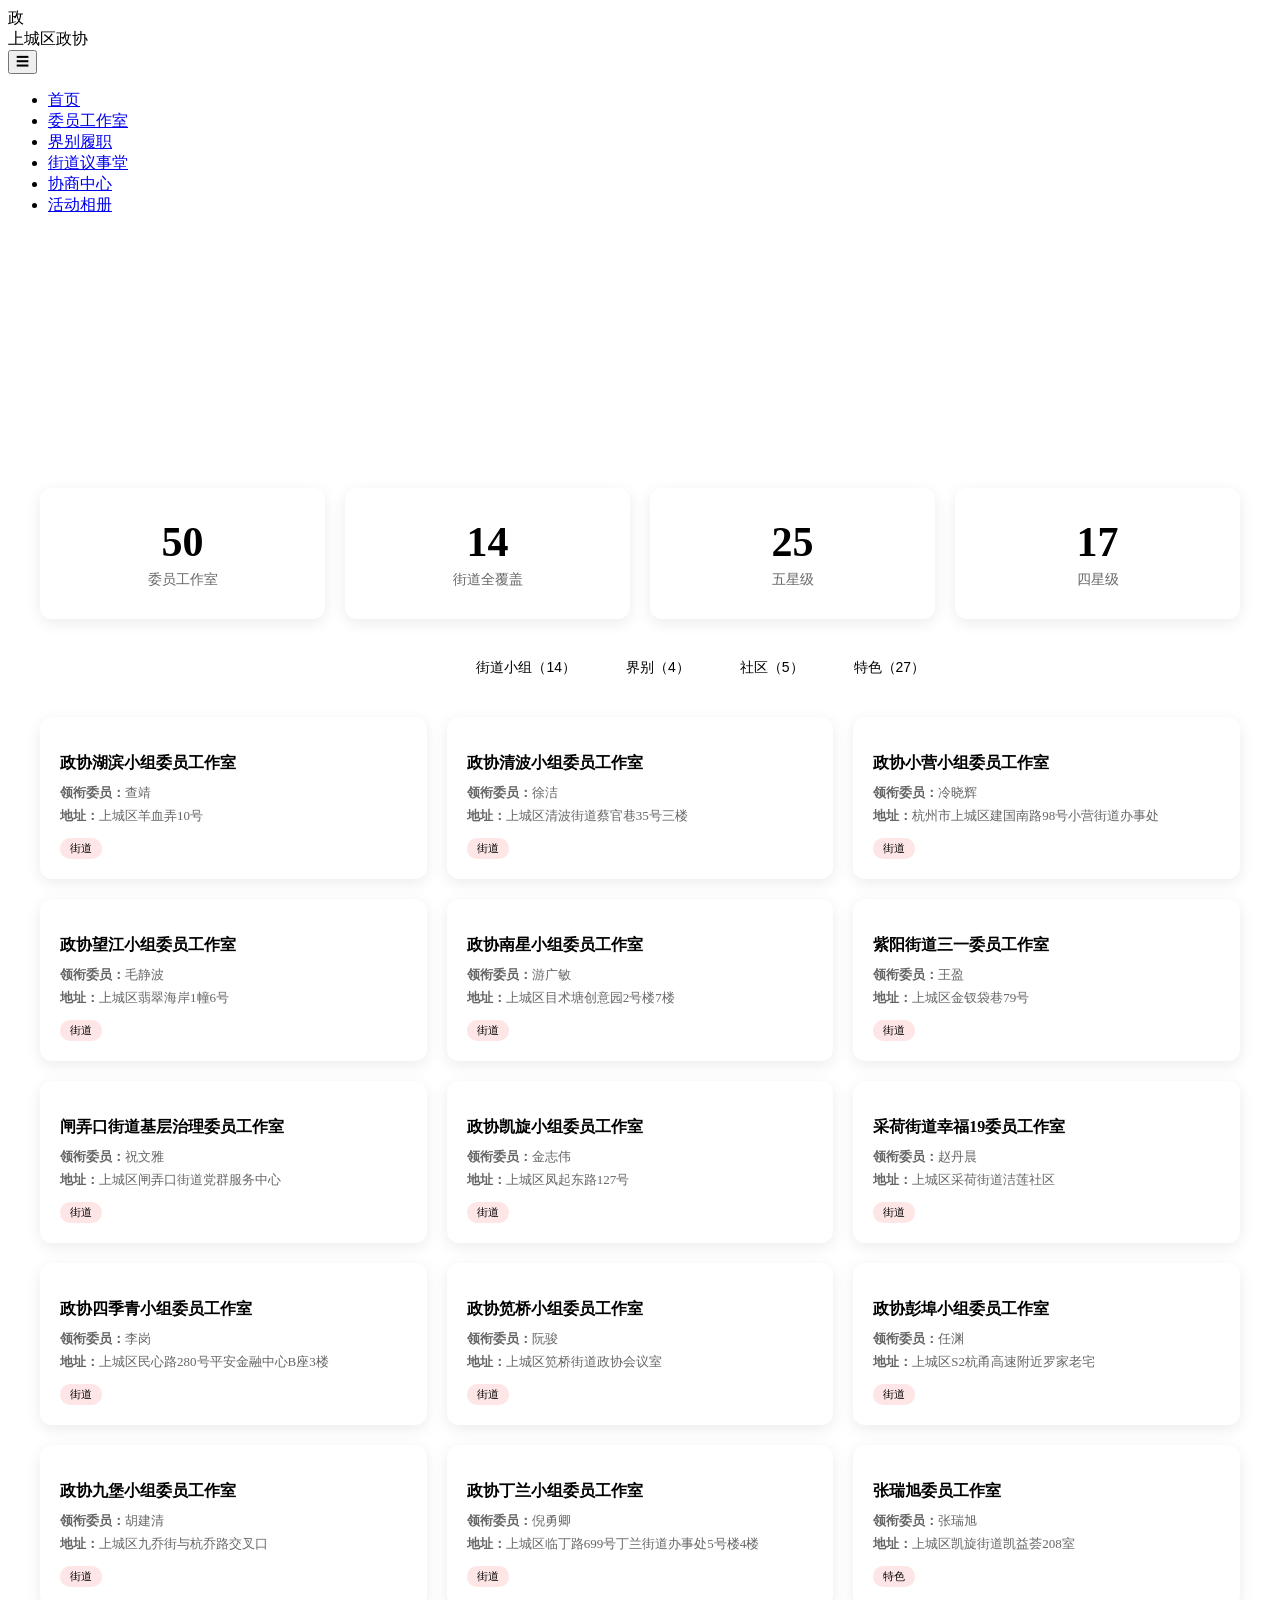
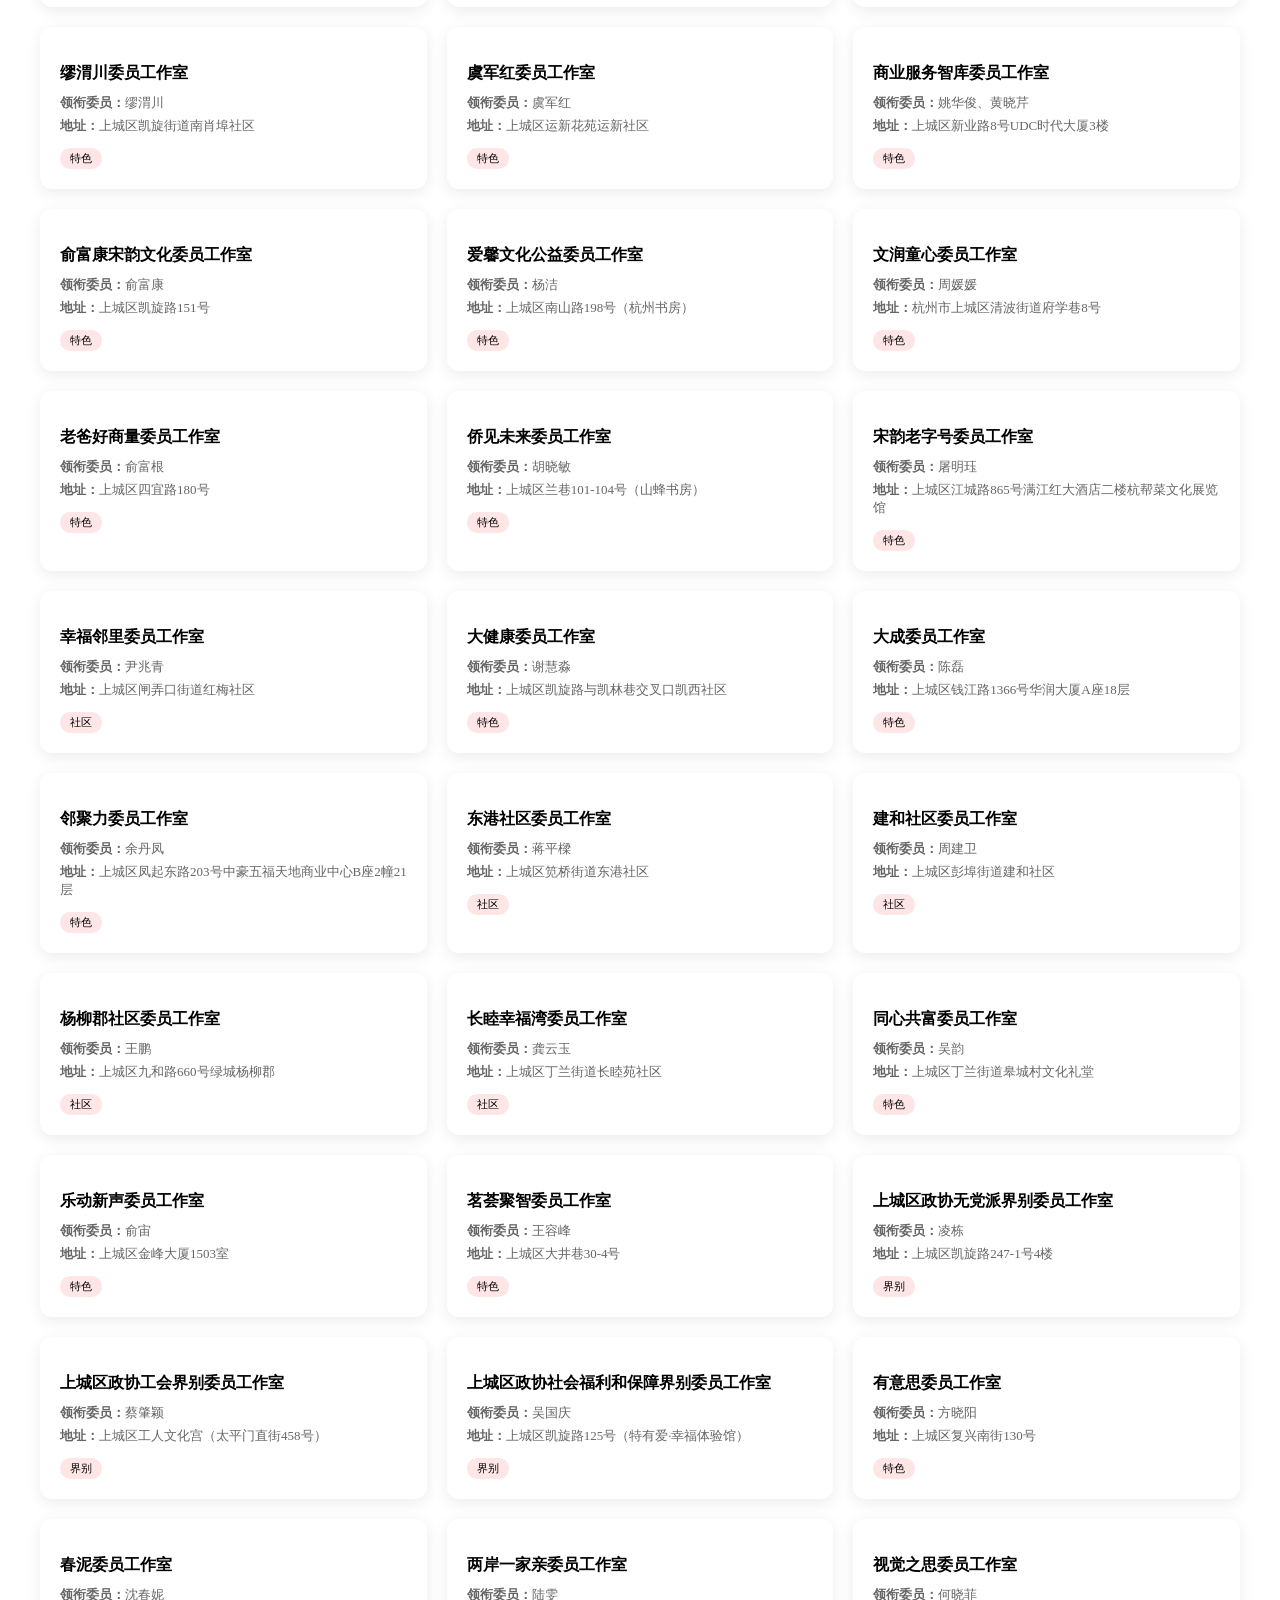
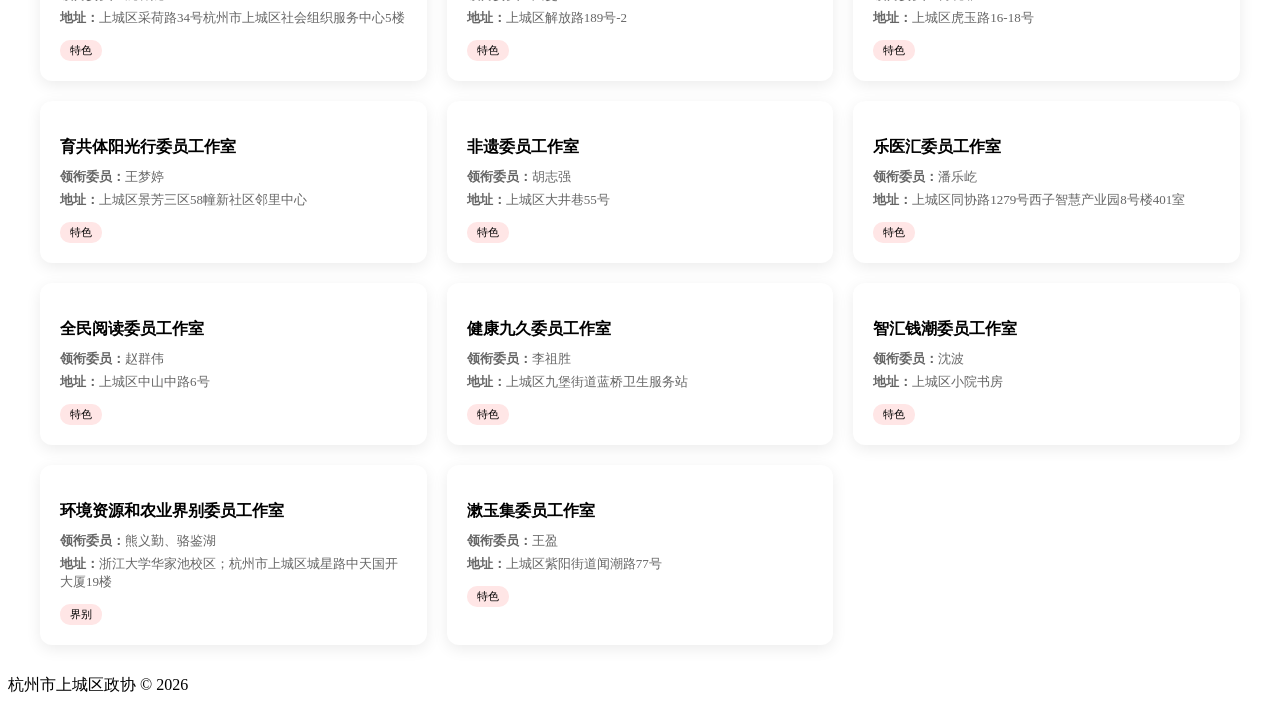
==== studios.html @ 8ed72b0c "Add studios.html" ====
<!DOCTYPE html>
<html lang="zh-CN">
<head>
    <meta charset="UTF-8">
    <meta name="viewport" content="width=device-width, initial-scale=1.0">
    <title>委员工作室 - 上城区政协</title>
    <link rel="stylesheet" href="./css/style.css">
    <style>
        .page-header { background: linear-gradient(135deg, var(--primary-red) 0%, #c41e3a 100%); color: #fff; padding: 50px 0; text-align: center; }
        .page-header h1 { font-size: 36px; margin-bottom: 10px; }
        .page-header p { font-size: 16px; opacity: 0.9; }
        .stats-grid { display: grid; grid-template-columns: repeat(4, 1fr); gap: 20px; margin: 30px 0; }
        .stat-card { background: #fff; border-radius: 12px; padding: 30px; text-align: center; box-shadow: 0 4px 15px rgba(0,0,0,0.08); border-top: 4px solid var(--primary-red); }
        .stat-card .number { font-size: 42px; font-weight: bold; color: var(--primary-red); }
        .stat-card .label { color: #666; margin-top: 5px; font-size: 14px; }
        .filter-tabs { display: flex; gap: 10px; margin: 30px 0; flex-wrap: wrap; justify-content: center; }
        .filter-tabs button { padding: 10px 20px; border: 2px solid var(--primary-red); background: #fff; color: var(--primary-red); border-radius: 25px; cursor: pointer; font-size: 14px; transition: all 0.3s; }
        .filter-tabs button.active, .filter-tabs button:hover { background: var(--primary-red); color: #fff; }
        .studio-grid { display: grid; grid-template-columns: repeat(3, 1fr); gap: 20px; margin: 30px 0; }
        .studio-card { background: #fff; border-radius: 12px; overflow: hidden; box-shadow: 0 4px 15px rgba(0,0,0,0.08); transition: transform 0.3s; }
        .studio-card:hover { transform: translateY(-5px); }
        .studio-card img { width: 100%; height: 160px; object-fit: cover; background: #f0f0f0; }
        .studio-card .info { padding: 20px; }
        .studio-card h3 { color: var(--primary-red); font-size: 16px; margin-bottom: 10px; }
        .studio-card p { color: #666; font-size: 13px; margin: 5px 0; }
        .studio-card .tag { display: inline-block; background: #ffe6e6; color: var(--primary-red); padding: 3px 10px; border-radius: 10px; font-size: 11px; margin-top: 8px; }
        @media(max-width: 900px) { .studio-grid { grid-template-columns: repeat(2, 1fr); } .stats-grid { grid-template-columns: repeat(2, 1fr); } }
        @media(max-width: 600px) { .studio-grid { grid-template-columns: 1fr; } }
    </style>
</head>
<body>
    <header class="header">
        <div class="nav-container">
            <div class="logo"><div class="logo-icon">政</div><span>上城区政协</span></div>
            <button class="menu-toggle" onclick="toggleMenu()">☰</button>
            <ul class="nav-links" id="navLinks">
                <li><a href="./index.html">首页</a></li>
                <li><a href="./studios.html" class="active">委员工作室</a></li>
                <li><a href="./circles.html">界别履职</a></li>
                <li><a href="./streets.html">街道议事堂</a></li>
                <li><a href="./center.html">协商中心</a></li>
                <li><a href="./gallery.html">活动相册</a></li>
            </ul>
        </div>
    </header>

    <div class="page-header">
        <h1>委员工作室</h1>
        <p>50家委员工作室 · 实现街道委员小组全覆盖</p>
    </div>

    <main class="container" style="max-width: 1200px; margin: 0 auto; padding: 0 20px;">
        <div class="stats-grid">
            <div class="stat-card"><div class="number">50</div><div class="label">委员工作室</div></div>
            <div class="stat-card"><div class="number">14</div><div class="label">街道全覆盖</div></div>
            <div class="stat-card"><div class="number">25</div><div class="label">五星级</div></div>
            <div class="stat-card"><div class="number">17</div><div class="label">四星级</div></div>
        </div>

        <div class="filter-tabs">
            <button class="active" onclick="filterStudios('all', this)">全部（50）</button>
            <button onclick="filterStudios('街道', this)">街道小组（14）</button>
            <button onclick="filterStudios('界别', this)">界别（4）</button>
            <button onclick="filterStudios('社区', this)">社区（5）</button>
            <button onclick="filterStudios('特色', this)">特色（27）</button>
        </div>

        <div class="studio-grid" id="studioGrid"></div>
    </main>

    <footer class="footer"><p>杭州市上城区政协 © 2026</p></footer>

    <script>
        function toggleMenu(){document.getElementById('navLinks').classList.toggle('show');}
        
        const studiosData = [
            {id:1, name:"政协湖滨小组委员工作室", leader:"查靖", address:"上城区羊血弄10号", type:"街道", img:"./images/studios/1-政协湖滨小组委员工作室-学习考察新质生产力一-万事利科创中心.webp"},
            {id:2, name:"政协清波小组委员工作室", leader:"徐洁", address:"上城区清波街道蔡官巷35号三楼", type:"街道", img:"./images/studios/2-政协清波小组委员工作室-幸福清波，文化送福，联动中国美院为清波派出所、禁毒所、清波居民送新年祝福.webp"},
            {id:3, name:"政协小营小组委员工作室", leader:"冷晓辉", address:"杭州市上城区建国南路98号小营街道办事处", type:"街道", img:"./images/studios/1-政协湖滨小组委员工作室-学习考察新质生产力一-万事利科创中心.webp"},
            {id:4, name:"政协望江小组委员工作室", leader:"毛静波", address:"上城区翡翠海岸1幢6号", type:"街道", img:"./images/studios/1-政协湖滨小组委员工作室-学习考察新质生产力一-万事利科创中心.webp"},
            {id:5, name:"政协南星小组委员工作室", leader:"游广敏", address:"上城区目术塘创意园2号楼7楼", type:"街道", img:"./images/studios/1-政协湖滨小组委员工作室-学习考察新质生产力一-万事利科创中心.webp"},
            {id:6, name:"紫阳街道三一委员工作室", leader:"王盈", address:"上城区金钗袋巷79号", type:"街道", img:"./images/studios/3-政协紫阳三一委员工作室-践行委员说·委员做，锚定两个先行目标，领跑基层白治之路.webp"},
            {id:7, name:"闸弄口街道基层治理委员工作室", leader:"祝文雅", address:"上城区闸弄口街道党群服务中心", type:"街道", img:"./images/studios/1-政协湖滨小组委员工作室-学习考察新质生产力一-万事利科创中心.webp"},
            {id:8, name:"政协凯旋小组委员工作室", leader:"金志伟", address:"上城区凤起东路127号", type:"街道", img:"./images/studios/1-政协湖滨小组委员工作室-学习考察新质生产力一-万事利科创中心.webp"},
            {id:9, name:"采荷街道幸福19委员工作室", leader:"赵丹晨", address:"上城区采荷街道洁莲社区", type:"街道", img:"./images/studios/4-采荷街道幸福19委员工作室-疗愈经济分享体验会活动.webp"},
            {id:10, name:"政协四季青小组委员工作室", leader:"李岗", address:"上城区民心路280号平安金融中心B座3楼", type:"街道", img:"./images/studios/5-政协四季青小组委员工作室-市区县三级联动，召开投早投小投科技专题协商会.webp"},
            {id:11, name:"政协笕桥小组委员工作室", leader:"阮骏", address:"上城区笕桥街道政协会议室", type:"街道", img:"./images/studios/1-政协湖滨小组委员工作室-学习考察新质生产力一-万事利科创中心.webp"},
            {id:12, name:"政协彭埠小组委员工作室", leader:"任渊", address:"上城区S2杭甬高速附近罗家老宅", type:"街道", img:"./images/studios/6-政协彭埠小组委员工作室-邀请非遗传承人开展非遗制作体验活动.webp"},
            {id:13, name:"政协九堡小组委员工作室", leader:"胡建清", address:"上城区九乔街与杭乔路交叉口", type:"街道", img:"./images/studios/1-政协湖滨小组委员工作室-学习考察新质生产力一-万事利科创中心.webp"},
            {id:14, name:"政协丁兰小组委员工作室", leader:"倪勇卿", address:"上城区临丁路699号丁兰街道办事处5号楼4楼", type:"街道", img:"./images/studios/1-政协湖滨小组委员工作室-学习考察新质生产力一-万事利科创中心.webp"},
            {id:15, name:"张瑞旭委员工作室", leader:"张瑞旭", address:"上城区凯旋街道凯益荟208室", type:"特色", img:"./images/studios/15-张瑞旭委员工作室-举办委员工作室跨代共融日活动.webp"},
            {id:16, name:"缪渭川委员工作室", leader:"缪渭川", address:"上城区凯旋街道南肖埠社区", type:"特色", img:"./images/studios/1-政协湖滨小组委员工作室-学习考察新质生产力一-万事利科创中心.webp"},
            {id:17, name:"虞军红委员工作室", leader:"虞军红", address:"上城区运新花苑运新社区", type:"特色", img:"./images/studios/1-政协湖滨小组委员工作室-学习考察新质生产力一-万事利科创中心.webp"},
            {id:18, name:"商业服务智库委员工作室", leader:"姚华俊、黄晓芹", address:"上城区新业路8号UDC时代大厦3楼", type:"特色", img:"./images/studios/1-政协湖滨小组委员工作室-学习考察新质生产力一-万事利科创中心.webp"},
            {id:19, name:"俞富康宋韵文化委员工作室", leader:"俞富康", address:"上城区凯旋路151号", type:"特色", img:"./images/studios/17-俞富康宋韵文化委员工作室-国际艺术交流送中国福.webp"},
            {id:20, name:"爱馨文化公益委员工作室", leader:"杨洁", address:"上城区南山路198号（杭州书房）", type:"特色", img:"./images/studios/11-爱馨文化公益委员工作室-爱馨文化公益委员工作室.webp"},
            {id:21, name:"文润童心委员工作室", leader:"周媛媛", address:"杭州市上城区清波街道府学巷8号", type:"特色", img:"./images/studios/9-文润童心委员工作室-传承和弘扬中华优秀传统文化，探索乡村优秀传统文化启蒙教育新路径.webp"},
            {id:22, name:"老爸好商量委员工作室", leader:"俞富根", address:"上城区四宜路180号", type:"特色", img:"./images/studios/12-老爸好商量委员工作室-发扬重视家庭教育优良传统，助力孩子健康快乐成长，举办亲子运动会.webp"},
            {id:23, name:"侨见未来委员工作室", leader:"胡晓敏", address:"上城区兰巷101-104号（山蜂书房）", type:"特色", img:"./images/studios/14-侨见未来委员工作室-关于社区居民空调安装纠纷的专项协商会.webp"},
            {id:24, name:"宋韵老字号委员工作室", leader:"屠明珏", address:"上城区江城路865号满江红大酒店二楼杭帮菜文化展览馆", type:"特色", img:"./images/studios/1-政协湖滨小组委员工作室-学习考察新质生产力一-万事利科创中心.webp"},
            {id:25, name:"幸福邻里委员工作室", leader:"尹兆青", address:"上城区闸弄口街道红梅社区", type:"社区", img:"./images/studios/1-政协湖滨小组委员工作室-学习考察新质生产力一-万事利科创中心.webp"},
            {id:26, name:"大健康委员工作室", leader:"谢慧淼", address:"上城区凯旋路与凯林巷交叉口凯西社区", type:"特色", img:"./images/studios/16-大健康委员工作室-传承国粹，践行公益，走进社区开展健康宣教义诊活动.webp"},
            {id:27, name:"大成委员工作室", leader:"陈磊", address:"上城区钱江路1366号华润大厦A座18层", type:"特色", img:"./images/studios/1-政协湖滨小组委员工作室-学习考察新质生产力一-万事利科创中心.webp"},
            {id:28, name:"邻聚力委员工作室", leader:"余丹凤", address:"上城区凤起东路203号中豪五福天地商业中心B座2幢21层", type:"特色", img:"./images/studios/19-邻聚力委员工作室-凝聚社会公益慈善之心，开展让每个孩子像花儿一样绽放主题论坛.webp"},
            {id:29, name:"东港社区委员工作室", leader:"蒋平樑", address:"上城区笕桥街道东港社区", type:"社区", img:"./images/studios/1-政协湖滨小组委员工作室-学习考察新质生产力一-万事利科创中心.webp"},
            {id:30, name:"建和社区委员工作室", leader:"周建卫", address:"上城区彭埠街道建和社区", type:"社区", img:"./images/studios/20-建和社区委员工作室-党建引领，做好点滴惠民小事，走访慰问九和人家独居老人.webp"},
            {id:31, name:"杨柳郡社区委员工作室", leader:"王鹏", address:"上城区九和路660号绿城杨柳郡", type:"社区", img:"./images/studios/1-政协湖滨小组委员工作室-学习考察新质生产力一-万事利科创中心.webp"},
            {id:32, name:"长睦幸福湾委员工作室", leader:"龚云玉", address:"上城区丁兰街道长睦苑社区", type:"社区", img:"./images/studios/1-政协湖滨小组委员工作室-学习考察新质生产力一-万事利科创中心.webp"},
            {id:33, name:"同心共富委员工作室", leader:"吴韵", address:"上城区丁兰街道皋城村文化礼堂", type:"特色", img:"./images/studios/22-同心·共富委员工作室-举行乡村音乐节，用实用管用的好点子，助力乡村振兴.webp"},
            {id:34, name:"乐动新声委员工作室", leader:"俞宙", address:"上城区金峰大厦1503室", type:"特色", img:"./images/studios/25-乐动新声委员工作室-委员工作室.webp"},
            {id:35, name:"茗荟聚智委员工作室", leader:"王容峰", address:"上城区大井巷30-4号", type:"特色", img:"./images/studios/23-茗荟聚智委员工作室-开展茶韵议事交流活动.webp"},
            {id:36, name:"上城区政协无党派界别委员工作室", leader:"凌栋", address:"上城区凯旋路247-1号4楼", type:"界别", img:"./images/studios/1-政协湖滨小组委员工作室-学习考察新质生产力一-万事利科创中心.webp"},
            {id:37, name:"上城区政协工会界别委员工作室", leader:"蔡肇颖", address:"上城区工人文化宫（太平门直街458号）", type:"界别", img:"./images/studios/7-工会界别委员工作室-开展美丽大讲堂活动.webp"},
            {id:38, name:"上城区政协社会福利和保障界别委员工作室", leader:"吴国庆", address:"上城区凯旋路125号（特有爱·幸福体验馆）", type:"界别", img:"./images/studios/8-社会福利和保障界别委员工作室-残疾人之家的义卖活动.webp"},
            {id:39, name:"有意思委员工作室", leader:"方晓阳", address:"上城区复兴南街130号", type:"特色", img:"./images/studios/13-有意思委员工作室-工作室委员与社区居民代表召开民生座谈会，听取居民对小区提升、菜场改造、停车难等问题的意见建议.webp"},
            {id:40, name:"春泥委员工作室", leader:"沈春妮", address:"上城区采荷路34号杭州市上城区社会组织服务中心5楼", type:"特色", img:"./images/studios/18-春泥委员工作室-两会期间迎新送福、送春联.webp"},
            {id:41, name:"两岸一家亲委员工作室", leader:"陆雯", address:"上城区解放路189号-2", type:"特色", img:"./images/studios/1-政协湖滨小组委员工作室-学习考察新质生产力一-万事利科创中心.webp"},
            {id:42, name:"视觉之思委员工作室", leader:"何晓菲", address:"上城区虎玉路16-18号", type:"特色", img:"./images/studios/1-政协湖滨小组委员工作室-学习考察新质生产力一-万事利科创中心.webp"},
            {id:43, name:"育共体阳光行委员工作室", leader:"王梦婷", address:"上城区景芳三区58幢新社区邻里中心", type:"特色", img:"./images/studios/24-育共体阳光行委员工作室-小小政协委员青少年模拟政协活动.webp"},
            {id:44, name:"非遗委员工作室", leader:"胡志强", address:"上城区大井巷55号", type:"特色", img:"./images/studios/1-政协湖滨小组委员工作室-学习考察新质生产力一-万事利科创中心.webp"},
            {id:45, name:"乐医汇委员工作室", leader:"潘乐屹", address:"上城区同协路1279号西子智慧产业园8号楼401室", type:"特色", img:"./images/studios/1-政协湖滨小组委员工作室-学习考察新质生产力一-万事利科创中心.webp"},
            {id:46, name:"全民阅读委员工作室", leader:"赵群伟", address:"上城区中山中路6号", type:"特色", img:"./images/studios/10-全民阅读委员工作室-举办宋韵美学体验活动.webp"},
            {id:47, name:"健康九久委员工作室", leader:"李祖胜", address:"上城区九堡街道蓝桥卫生服务站", type:"特色", img:"./images/studios/21-健康九久委员工作室-召开健康普及专题座谈会.webp"},
            {id:48, name:"智汇钱潮委员工作室", leader:"沈波", address:"上城区小院书房", type:"特色", img:"./images/studios/1-政协湖滨小组委员工作室-学习考察新质生产力一-万事利科创中心.webp"},
            {id:49, name:"环境资源和农业界别委员工作室", leader:"熊义勤、骆鉴湖", address:"浙江大学华家池校区；杭州市上城区城星路中天国开大厦19楼", type:"界别", img:"./images/studios/1-政协湖滨小组委员工作室-学习考察新质生产力一-万事利科创中心.webp"},
            {id:50, name:"漱玉集委员工作室", leader:"王盈", address:"上城区紫阳街道闻潮路77号", type:"特色", img:"./images/studios/1-政协湖滨小组委员工作室-学习考察新质生产力一-万事利科创中心.webp"}
        ];
        
        function renderStudios(filter = 'all') {
            const grid = document.getElementById('studioGrid');
            const filtered = filter === 'all' ? studiosData : studiosData.filter(s => s.type === filter);
            grid.innerHTML = filtered.map(s => `
                <div class="studio-card">
                    <img src="${s.img}" alt="${s.name}" onerror="this.style.display='none'">
                    <div class="info">
                        <h3>${s.name}</h3>
                        <p><strong>领衔委员：</strong>${s.leader}</p>
                        <p><strong>地址：</strong>${s.address}</p>
                        <span class="tag">${s.type}</span>
                    </div>
                </div>
            `).join('');
        }
        
        function filterStudios(type, btn) {
            document.querySelectorAll('.filter-tabs button').forEach(b => b.classList.remove('active'));
            btn.classList.add('active');
            renderStudios(type);
        }
        
        renderStudios();
    </script>
</body>
</html>
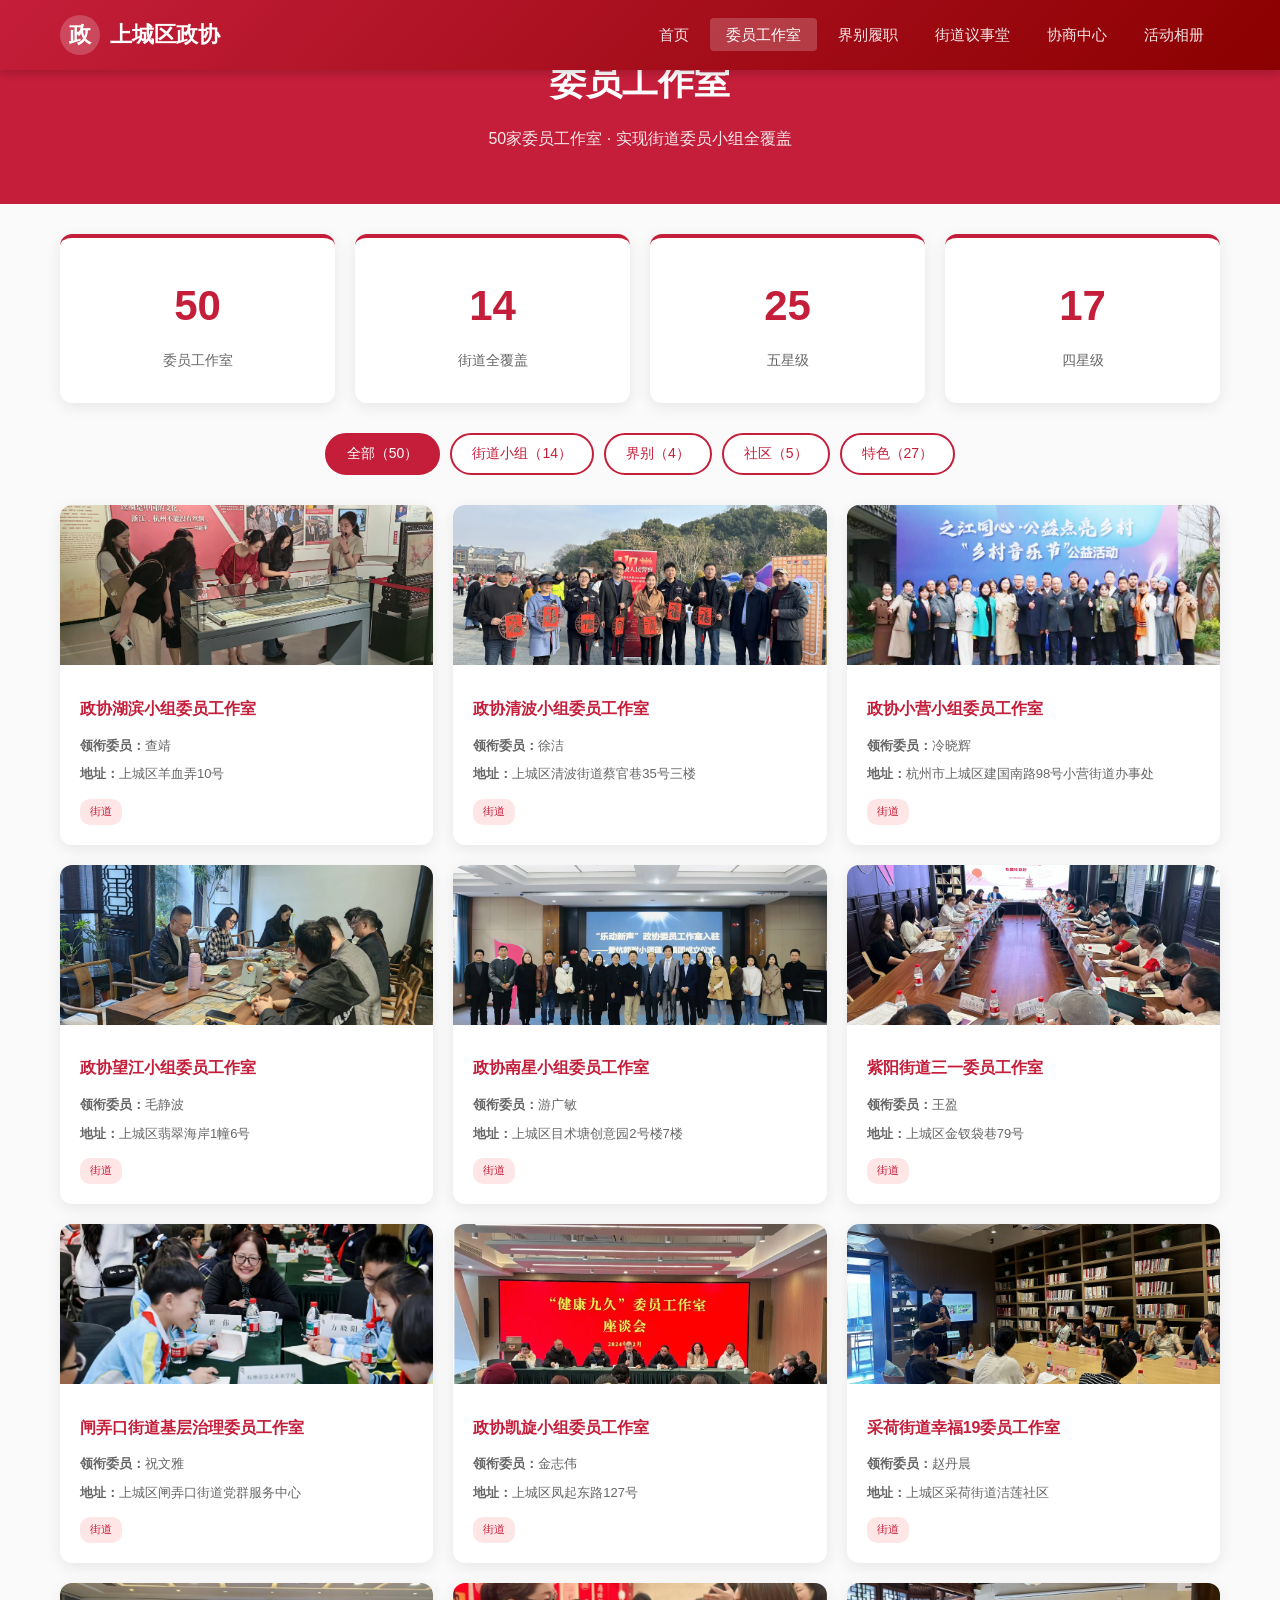
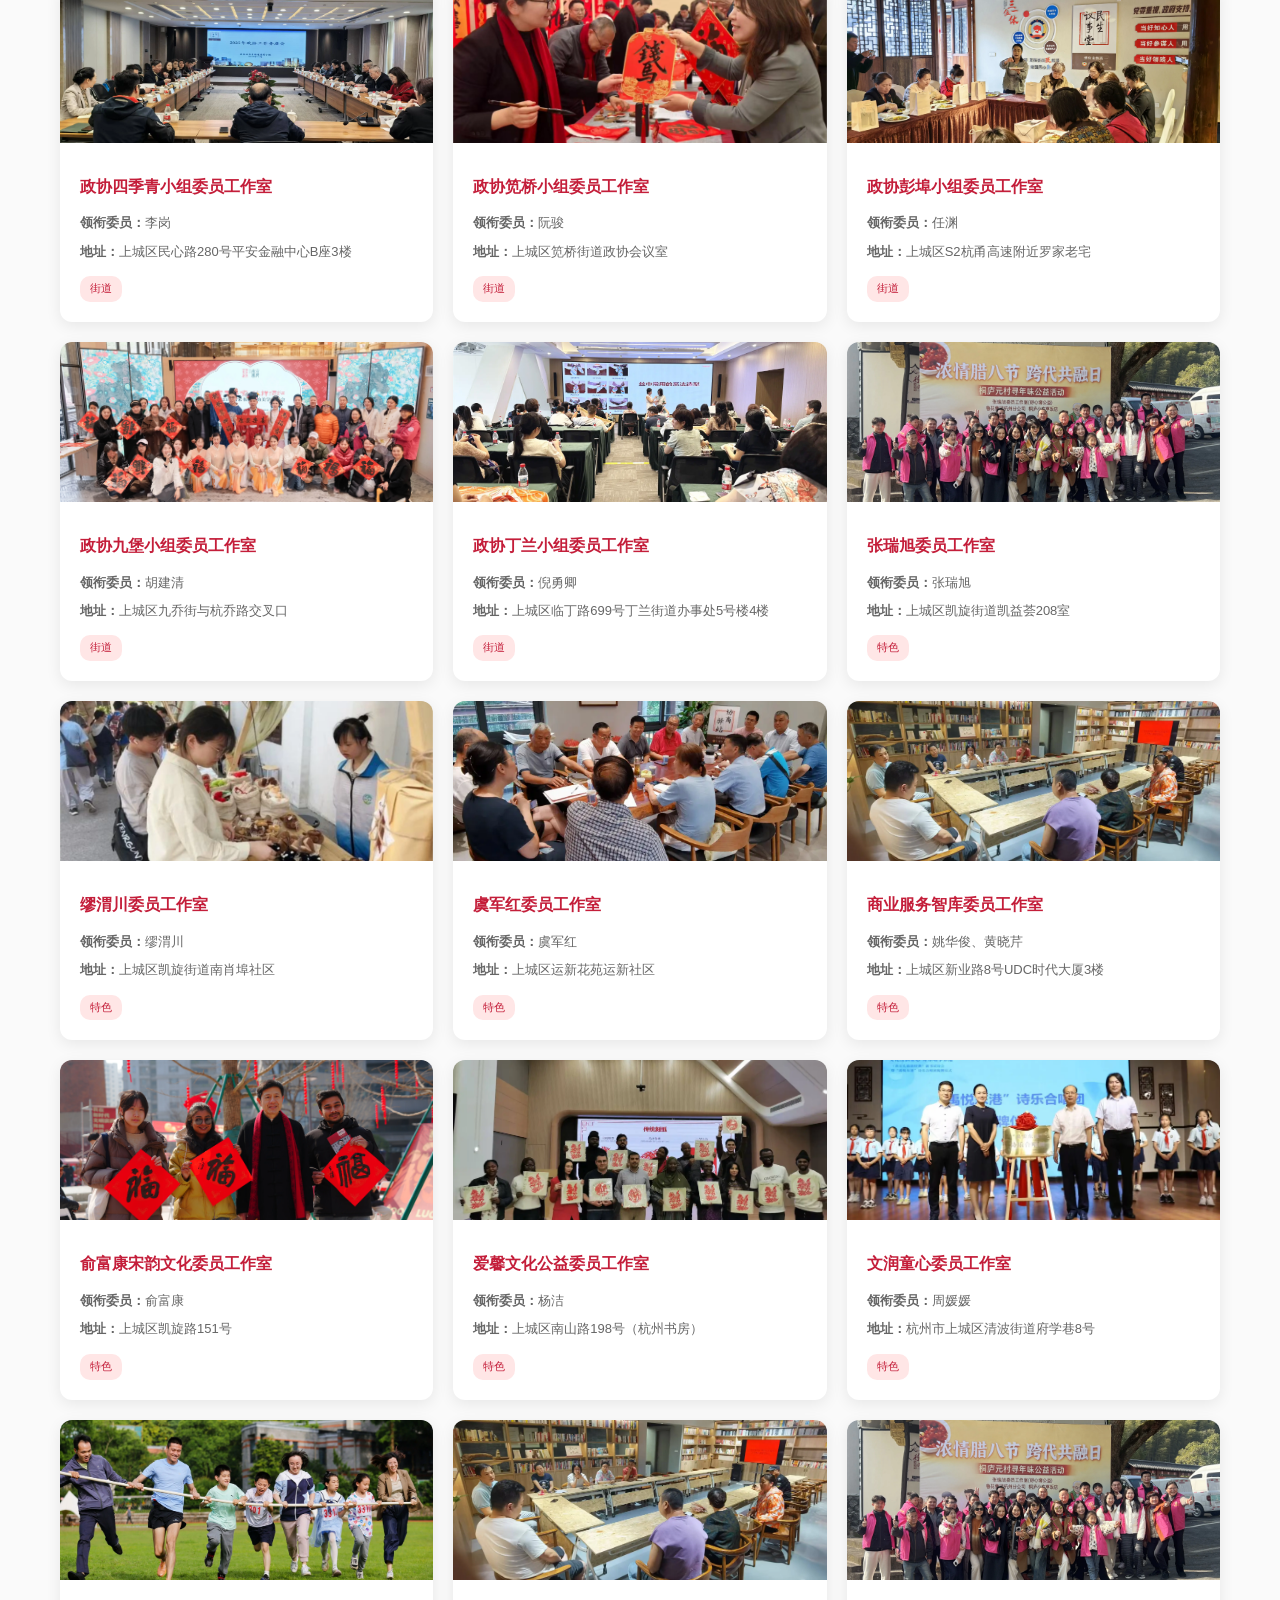
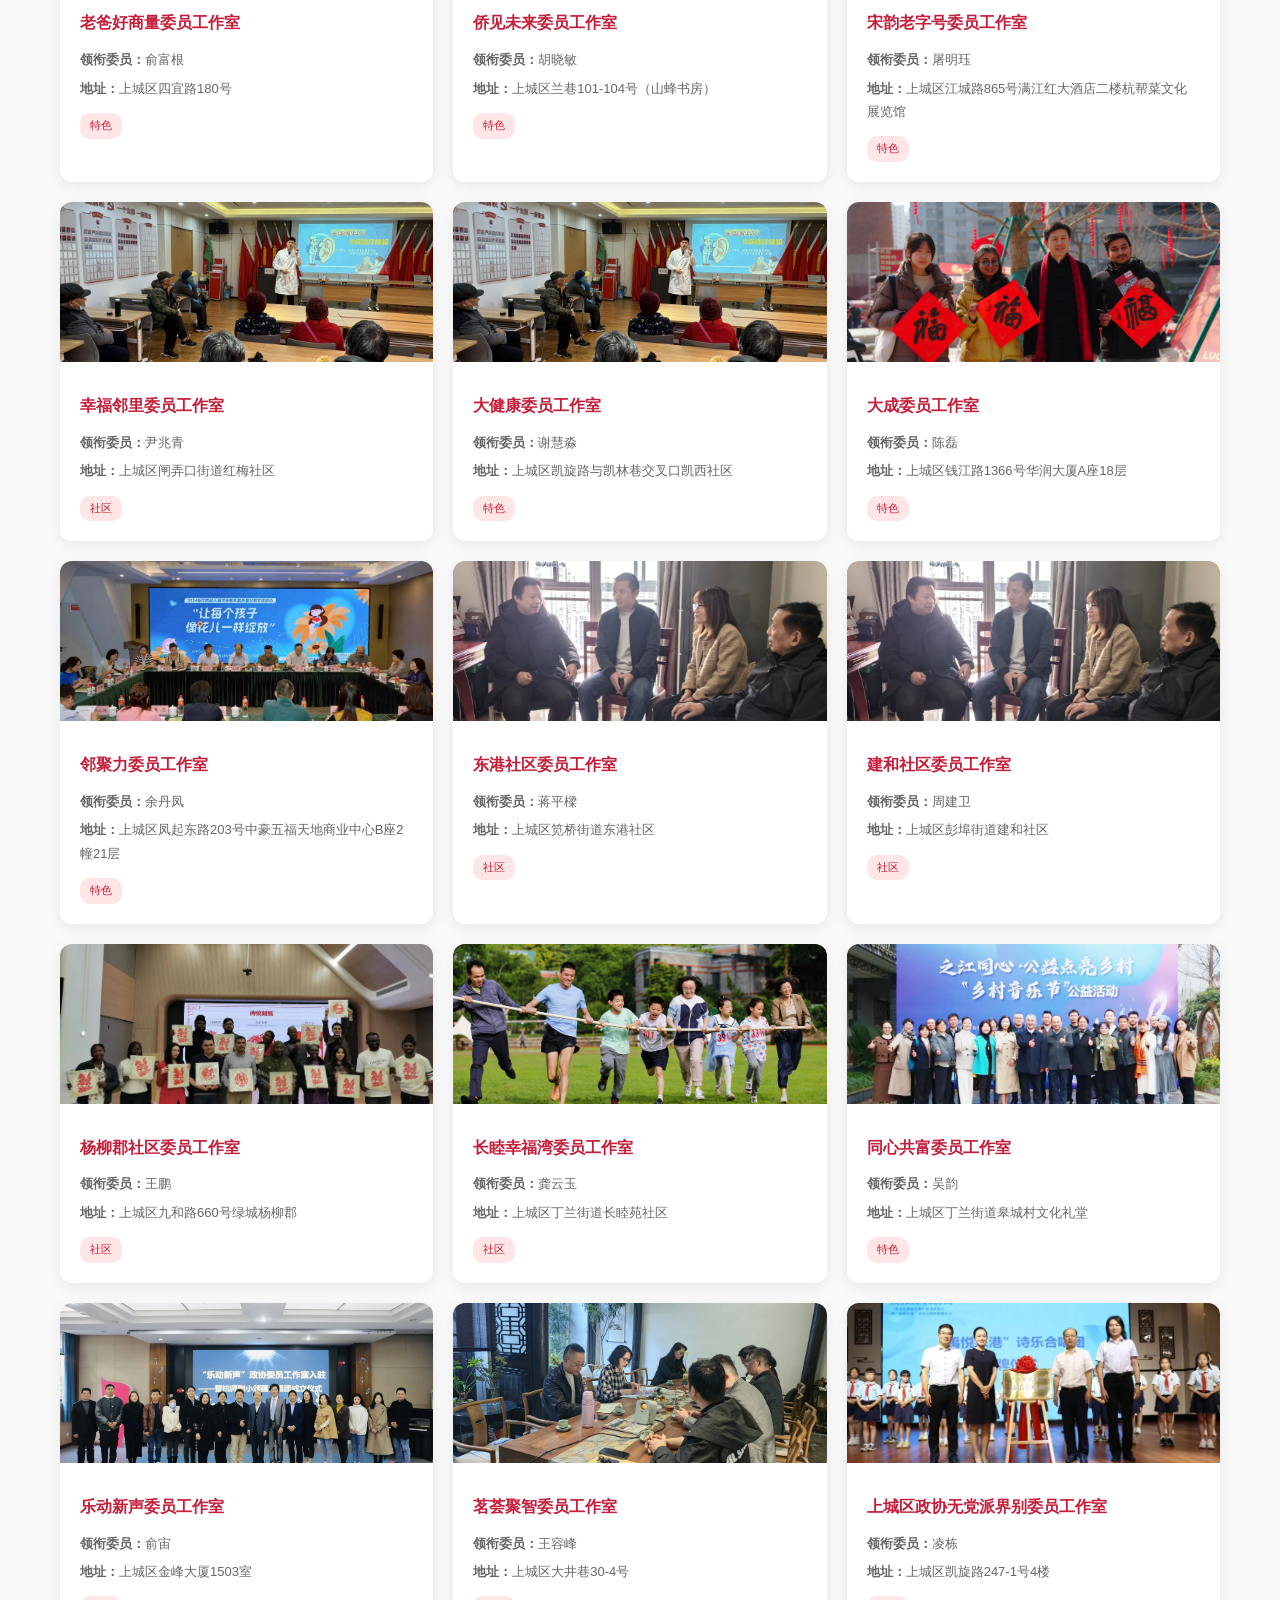
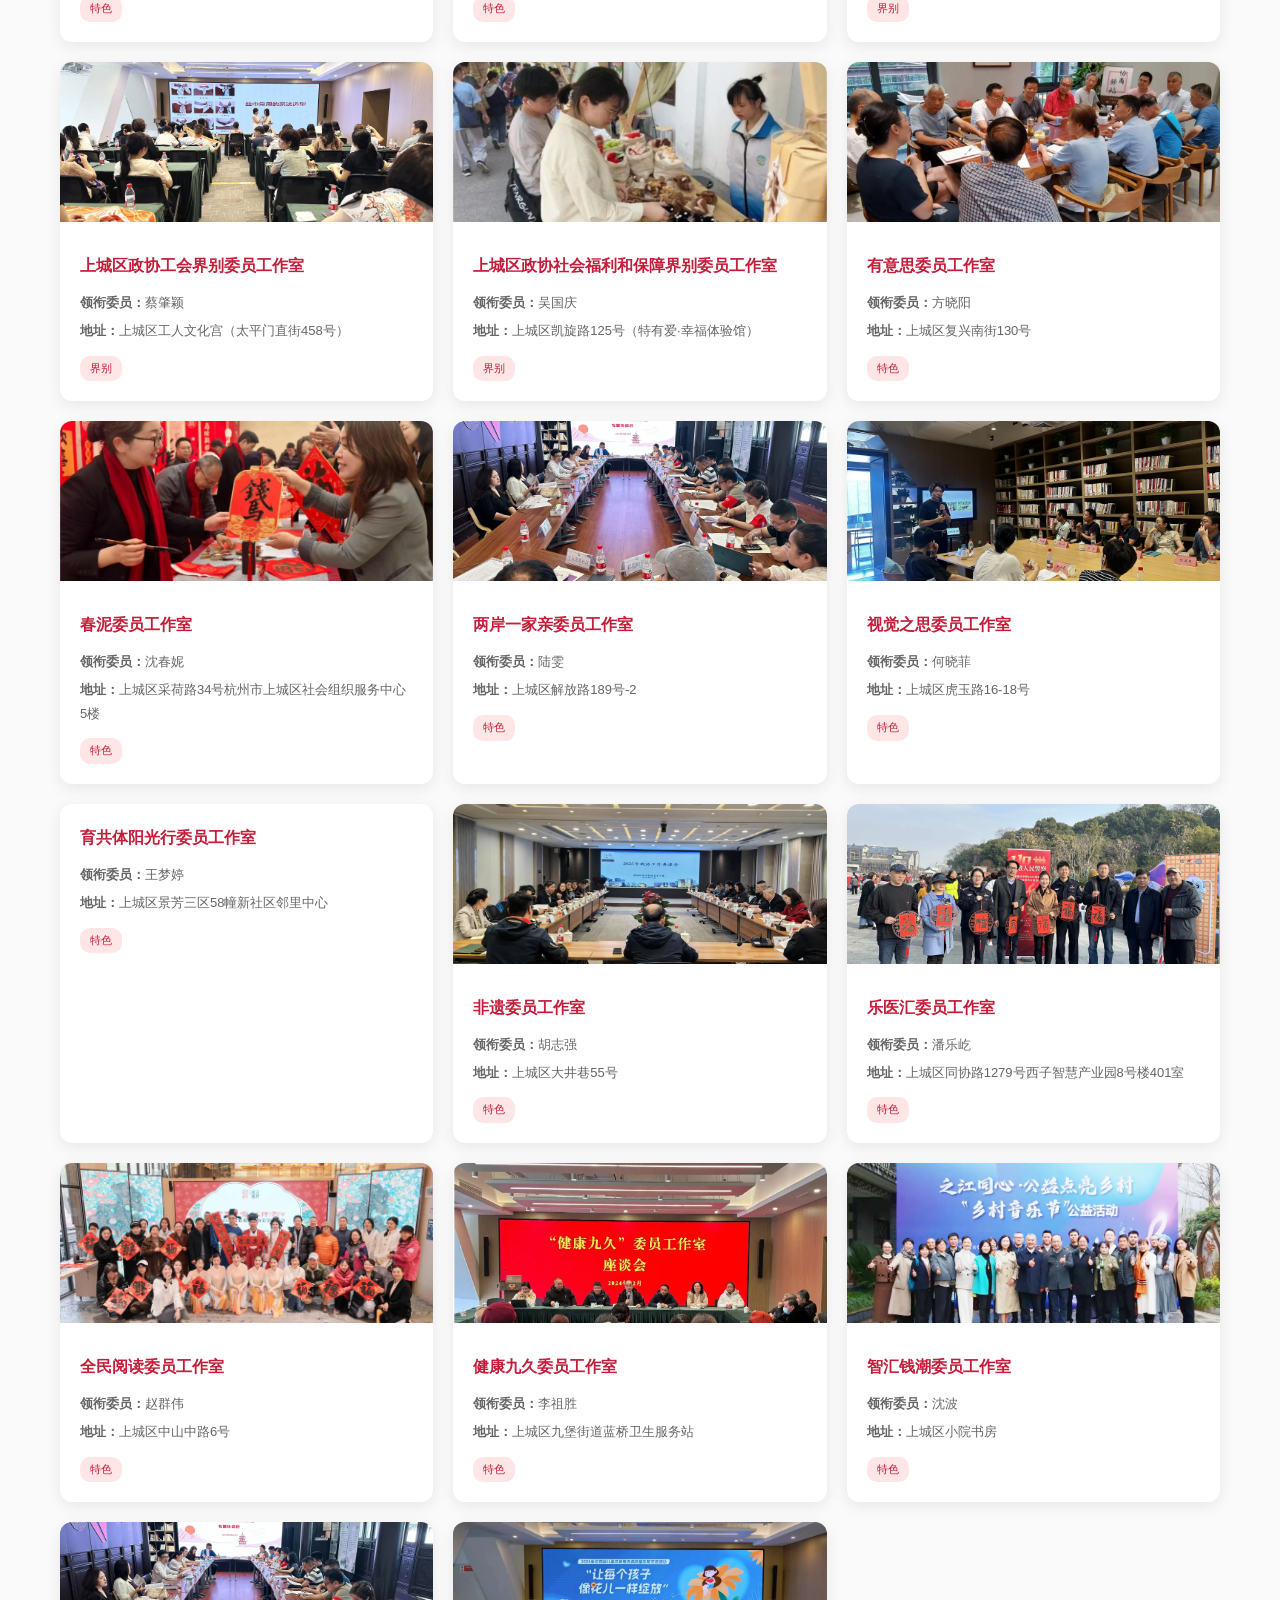
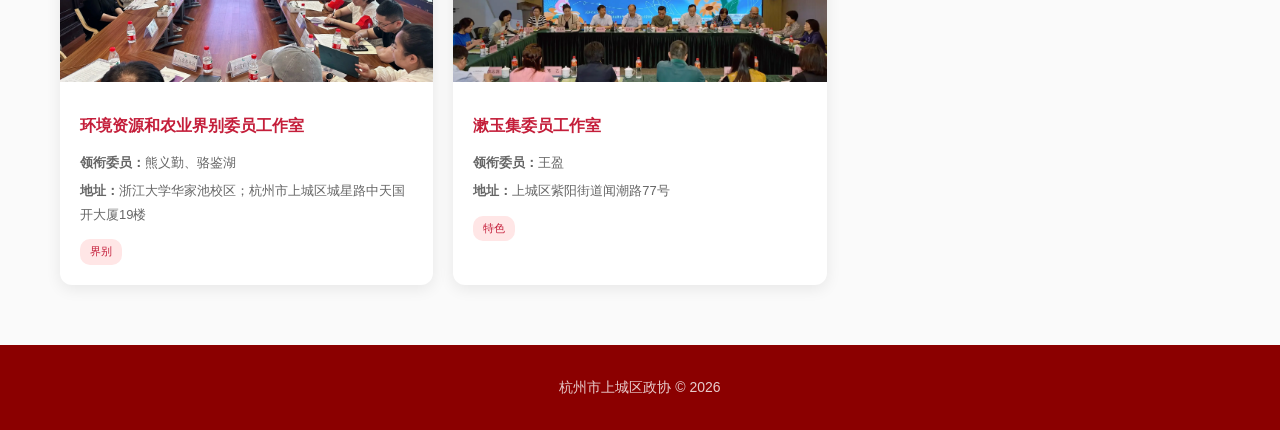
==== commit d2c9f3fe: "修复委员工作室页面图片重复问题，替换26处重复使用同一张图" ====
--- a/studios.html
+++ b/studios.html
@@ -76,54 +76,54 @@
         const studiosData = [
             {id:1, name:"政协湖滨小组委员工作室", leader:"查靖", address:"上城区羊血弄10号", type:"街道", img:"./images/studios/1-政协湖滨小组委员工作室-学习考察新质生产力一-万事利科创中心.webp"},
             {id:2, name:"政协清波小组委员工作室", leader:"徐洁", address:"上城区清波街道蔡官巷35号三楼", type:"街道", img:"./images/studios/2-政协清波小组委员工作室-幸福清波，文化送福，联动中国美院为清波派出所、禁毒所、清波居民送新年祝福.webp"},
-            {id:3, name:"政协小营小组委员工作室", leader:"冷晓辉", address:"杭州市上城区建国南路98号小营街道办事处", type:"街道", img:"./images/studios/1-政协湖滨小组委员工作室-学习考察新质生产力一-万事利科创中心.webp"},
-            {id:4, name:"政协望江小组委员工作室", leader:"毛静波", address:"上城区翡翠海岸1幢6号", type:"街道", img:"./images/studios/1-政协湖滨小组委员工作室-学习考察新质生产力一-万事利科创中心.webp"},
-            {id:5, name:"政协南星小组委员工作室", leader:"游广敏", address:"上城区目术塘创意园2号楼7楼", type:"街道", img:"./images/studios/1-政协湖滨小组委员工作室-学习考察新质生产力一-万事利科创中心.webp"},
+            {id:3, name:"政协小营小组委员工作室", leader:"冷晓辉", address:"杭州市上城区建国南路98号小营街道办事处", type:"街道", img:"./images/studios/22-同心·共富委员工作室-举行乡村音乐节，用实用管用的好点子，助力乡村振兴.webp"},
+            {id:4, name:"政协望江小组委员工作室", leader:"毛静波", address:"上城区翡翠海岸1幢6号", type:"街道", img:"./images/studios/23-茗荟聚智委员工作室-开展茶韵议事交流活动.webp"},
+            {id:5, name:"政协南星小组委员工作室", leader:"游广敏", address:"上城区目术塘创意园2号楼7楼", type:"街道", img:"./images/studios/25-乐动新声委员工作室-委员工作室.webp"},
             {id:6, name:"紫阳街道三一委员工作室", leader:"王盈", address:"上城区金钗袋巷79号", type:"街道", img:"./images/studios/3-政协紫阳三一委员工作室-践行委员说·委员做，锚定两个先行目标，领跑基层白治之路.webp"},
-            {id:7, name:"闸弄口街道基层治理委员工作室", leader:"祝文雅", address:"上城区闸弄口街道党群服务中心", type:"街道", img:"./images/studios/1-政协湖滨小组委员工作室-学习考察新质生产力一-万事利科创中心.webp"},
-            {id:8, name:"政协凯旋小组委员工作室", leader:"金志伟", address:"上城区凤起东路127号", type:"街道", img:"./images/studios/1-政协湖滨小组委员工作室-学习考察新质生产力一-万事利科创中心.webp"},
+            {id:7, name:"闸弄口街道基层治理委员工作室", leader:"祝文雅", address:"上城区闸弄口街道党群服务中心", type:"街道", img:"./images/studios/24-育共体 阳光行委员工作室-小小政协委员青少年模拟政协活动.webp"},
+            {id:8, name:"政协凯旋小组委员工作室", leader:"金志伟", address:"上城区凤起东路127号", type:"街道", img:"./images/studios/21-健康九久委员工作室-召开健康普及专题座谈会.webp"},
             {id:9, name:"采荷街道幸福19委员工作室", leader:"赵丹晨", address:"上城区采荷街道洁莲社区", type:"街道", img:"./images/studios/4-采荷街道幸福19委员工作室-疗愈经济分享体验会活动.webp"},
             {id:10, name:"政协四季青小组委员工作室", leader:"李岗", address:"上城区民心路280号平安金融中心B座3楼", type:"街道", img:"./images/studios/5-政协四季青小组委员工作室-市区县三级联动，召开投早投小投科技专题协商会.webp"},
-            {id:11, name:"政协笕桥小组委员工作室", leader:"阮骏", address:"上城区笕桥街道政协会议室", type:"街道", img:"./images/studios/1-政协湖滨小组委员工作室-学习考察新质生产力一-万事利科创中心.webp"},
+            {id:11, name:"政协笕桥小组委员工作室", leader:"阮骏", address:"上城区笕桥街道政协会议室", type:"街道", img:"./images/studios/18-春泥委员工作室-两会期间迎新送福、送春联.webp"},
             {id:12, name:"政协彭埠小组委员工作室", leader:"任渊", address:"上城区S2杭甬高速附近罗家老宅", type:"街道", img:"./images/studios/6-政协彭埠小组委员工作室-邀请非遗传承人开展非遗制作体验活动.webp"},
-            {id:13, name:"政协九堡小组委员工作室", leader:"胡建清", address:"上城区九乔街与杭乔路交叉口", type:"街道", img:"./images/studios/1-政协湖滨小组委员工作室-学习考察新质生产力一-万事利科创中心.webp"},
-            {id:14, name:"政协丁兰小组委员工作室", leader:"倪勇卿", address:"上城区临丁路699号丁兰街道办事处5号楼4楼", type:"街道", img:"./images/studios/1-政协湖滨小组委员工作室-学习考察新质生产力一-万事利科创中心.webp"},
+            {id:13, name:"政协九堡小组委员工作室", leader:"胡建清", address:"上城区九乔街与杭乔路交叉口", type:"街道", img:"./images/studios/10-全民阅读委员工作室-举办宋韵美学体验活动.webp"},
+            {id:14, name:"政协丁兰小组委员工作室", leader:"倪勇卿", address:"上城区临丁路699号丁兰街道办事处5号楼4楼", type:"街道", img:"./images/studios/7-工会界别委员工作室-开展美丽大讲堂活动.webp"},
             {id:15, name:"张瑞旭委员工作室", leader:"张瑞旭", address:"上城区凯旋街道凯益荟208室", type:"特色", img:"./images/studios/15-张瑞旭委员工作室-举办委员工作室跨代共融日活动.webp"},
-            {id:16, name:"缪渭川委员工作室", leader:"缪渭川", address:"上城区凯旋街道南肖埠社区", type:"特色", img:"./images/studios/1-政协湖滨小组委员工作室-学习考察新质生产力一-万事利科创中心.webp"},
-            {id:17, name:"虞军红委员工作室", leader:"虞军红", address:"上城区运新花苑运新社区", type:"特色", img:"./images/studios/1-政协湖滨小组委员工作室-学习考察新质生产力一-万事利科创中心.webp"},
-            {id:18, name:"商业服务智库委员工作室", leader:"姚华俊、黄晓芹", address:"上城区新业路8号UDC时代大厦3楼", type:"特色", img:"./images/studios/1-政协湖滨小组委员工作室-学习考察新质生产力一-万事利科创中心.webp"},
+            {id:16, name:"缪渭川委员工作室", leader:"缪渭川", address:"上城区凯旋街道南肖埠社区", type:"特色", img:"./images/studios/8-社会福利和保障界别委员工作室-残疾人之家的义卖活动.webp"},
+            {id:17, name:"虞军红委员工作室", leader:"虞军红", address:"上城区运新花苑运新社区", type:"特色", img:"./images/studios/13-有意思委员工作室-工作室委员与社区居民代表召开民生座谈会，听取居民对小区提升、菜场改造、停车难等问题的意见建议.webp"},
+            {id:18, name:"商业服务智库委员工作室", leader:"姚华俊、黄晓芹", address:"上城区新业路8号UDC时代大厦3楼", type:"特色", img:"./images/studios/14-侨见未来委员工作室-关于社区居民空调安装纠纷的专项协商会.webp"},
             {id:19, name:"俞富康宋韵文化委员工作室", leader:"俞富康", address:"上城区凯旋路151号", type:"特色", img:"./images/studios/17-俞富康宋韵文化委员工作室-国际艺术交流送中国福.webp"},
             {id:20, name:"爱馨文化公益委员工作室", leader:"杨洁", address:"上城区南山路198号（杭州书房）", type:"特色", img:"./images/studios/11-爱馨文化公益委员工作室-爱馨文化公益委员工作室.webp"},
             {id:21, name:"文润童心委员工作室", leader:"周媛媛", address:"杭州市上城区清波街道府学巷8号", type:"特色", img:"./images/studios/9-文润童心委员工作室-传承和弘扬中华优秀传统文化，探索乡村优秀传统文化启蒙教育新路径.webp"},
             {id:22, name:"老爸好商量委员工作室", leader:"俞富根", address:"上城区四宜路180号", type:"特色", img:"./images/studios/12-老爸好商量委员工作室-发扬重视家庭教育优良传统，助力孩子健康快乐成长，举办亲子运动会.webp"},
             {id:23, name:"侨见未来委员工作室", leader:"胡晓敏", address:"上城区兰巷101-104号（山蜂书房）", type:"特色", img:"./images/studios/14-侨见未来委员工作室-关于社区居民空调安装纠纷的专项协商会.webp"},
-            {id:24, name:"宋韵老字号委员工作室", leader:"屠明珏", address:"上城区江城路865号满江红大酒店二楼杭帮菜文化展览馆", type:"特色", img:"./images/studios/1-政协湖滨小组委员工作室-学习考察新质生产力一-万事利科创中心.webp"},
-            {id:25, name:"幸福邻里委员工作室", leader:"尹兆青", address:"上城区闸弄口街道红梅社区", type:"社区", img:"./images/studios/1-政协湖滨小组委员工作室-学习考察新质生产力一-万事利科创中心.webp"},
+            {id:24, name:"宋韵老字号委员工作室", leader:"屠明珏", address:"上城区江城路865号满江红大酒店二楼杭帮菜文化展览馆", type:"特色", img:"./images/studios/15-张瑞旭委员工作室-举办委员工作室跨代共融日活动.webp"},
+            {id:25, name:"幸福邻里委员工作室", leader:"尹兆青", address:"上城区闸弄口街道红梅社区", type:"社区", img:"./images/studios/16-大健康委员工作室-传承国粹，践行公益，走进社区开展健康宣教义诊活动.webp"},
             {id:26, name:"大健康委员工作室", leader:"谢慧淼", address:"上城区凯旋路与凯林巷交叉口凯西社区", type:"特色", img:"./images/studios/16-大健康委员工作室-传承国粹，践行公益，走进社区开展健康宣教义诊活动.webp"},
-            {id:27, name:"大成委员工作室", leader:"陈磊", address:"上城区钱江路1366号华润大厦A座18层", type:"特色", img:"./images/studios/1-政协湖滨小组委员工作室-学习考察新质生产力一-万事利科创中心.webp"},
+            {id:27, name:"大成委员工作室", leader:"陈磊", address:"上城区钱江路1366号华润大厦A座18层", type:"特色", img:"./images/studios/17-俞富康宋韵文化委员工作室-国际艺术交流送中国福.webp"},
             {id:28, name:"邻聚力委员工作室", leader:"余丹凤", address:"上城区凤起东路203号中豪五福天地商业中心B座2幢21层", type:"特色", img:"./images/studios/19-邻聚力委员工作室-凝聚社会公益慈善之心，开展让每个孩子像花儿一样绽放主题论坛.webp"},
-            {id:29, name:"东港社区委员工作室", leader:"蒋平樑", address:"上城区笕桥街道东港社区", type:"社区", img:"./images/studios/1-政协湖滨小组委员工作室-学习考察新质生产力一-万事利科创中心.webp"},
+            {id:29, name:"东港社区委员工作室", leader:"蒋平樑", address:"上城区笕桥街道东港社区", type:"社区", img:"./images/studios/20-建和社区委员工作室-党建引领，做好点滴惠民小事，走访慰问九和人家独居老人.webp"},
             {id:30, name:"建和社区委员工作室", leader:"周建卫", address:"上城区彭埠街道建和社区", type:"社区", img:"./images/studios/20-建和社区委员工作室-党建引领，做好点滴惠民小事，走访慰问九和人家独居老人.webp"},
-            {id:31, name:"杨柳郡社区委员工作室", leader:"王鹏", address:"上城区九和路660号绿城杨柳郡", type:"社区", img:"./images/studios/1-政协湖滨小组委员工作室-学习考察新质生产力一-万事利科创中心.webp"},
-            {id:32, name:"长睦幸福湾委员工作室", leader:"龚云玉", address:"上城区丁兰街道长睦苑社区", type:"社区", img:"./images/studios/1-政协湖滨小组委员工作室-学习考察新质生产力一-万事利科创中心.webp"},
+            {id:31, name:"杨柳郡社区委员工作室", leader:"王鹏", address:"上城区九和路660号绿城杨柳郡", type:"社区", img:"./images/studios/11-爱馨文化公益委员工作室-爱馨文化公益委员工作室.webp"},
+            {id:32, name:"长睦幸福湾委员工作室", leader:"龚云玉", address:"上城区丁兰街道长睦苑社区", type:"社区", img:"./images/studios/12-老爸好商量委员工作室-发扬重视家庭教育优良传统，助力孩子健康快乐成长，举办亲子运动会.webp"},
             {id:33, name:"同心共富委员工作室", leader:"吴韵", address:"上城区丁兰街道皋城村文化礼堂", type:"特色", img:"./images/studios/22-同心·共富委员工作室-举行乡村音乐节，用实用管用的好点子，助力乡村振兴.webp"},
             {id:34, name:"乐动新声委员工作室", leader:"俞宙", address:"上城区金峰大厦1503室", type:"特色", img:"./images/studios/25-乐动新声委员工作室-委员工作室.webp"},
             {id:35, name:"茗荟聚智委员工作室", leader:"王容峰", address:"上城区大井巷30-4号", type:"特色", img:"./images/studios/23-茗荟聚智委员工作室-开展茶韵议事交流活动.webp"},
-            {id:36, name:"上城区政协无党派界别委员工作室", leader:"凌栋", address:"上城区凯旋路247-1号4楼", type:"界别", img:"./images/studios/1-政协湖滨小组委员工作室-学习考察新质生产力一-万事利科创中心.webp"},
+            {id:36, name:"上城区政协无党派界别委员工作室", leader:"凌栋", address:"上城区凯旋路247-1号4楼", type:"界别", img:"./images/studios/9-文润童心委员工作室-传承和弘扬中华优秀传统文化，探索乡村优秀传统文化启蒙教育新路径.webp"},
             {id:37, name:"上城区政协工会界别委员工作室", leader:"蔡肇颖", address:"上城区工人文化宫（太平门直街458号）", type:"界别", img:"./images/studios/7-工会界别委员工作室-开展美丽大讲堂活动.webp"},
             {id:38, name:"上城区政协社会福利和保障界别委员工作室", leader:"吴国庆", address:"上城区凯旋路125号（特有爱·幸福体验馆）", type:"界别", img:"./images/studios/8-社会福利和保障界别委员工作室-残疾人之家的义卖活动.webp"},
             {id:39, name:"有意思委员工作室", leader:"方晓阳", address:"上城区复兴南街130号", type:"特色", img:"./images/studios/13-有意思委员工作室-工作室委员与社区居民代表召开民生座谈会，听取居民对小区提升、菜场改造、停车难等问题的意见建议.webp"},
             {id:40, name:"春泥委员工作室", leader:"沈春妮", address:"上城区采荷路34号杭州市上城区社会组织服务中心5楼", type:"特色", img:"./images/studios/18-春泥委员工作室-两会期间迎新送福、送春联.webp"},
-            {id:41, name:"两岸一家亲委员工作室", leader:"陆雯", address:"上城区解放路189号-2", type:"特色", img:"./images/studios/1-政协湖滨小组委员工作室-学习考察新质生产力一-万事利科创中心.webp"},
-            {id:42, name:"视觉之思委员工作室", leader:"何晓菲", address:"上城区虎玉路16-18号", type:"特色", img:"./images/studios/1-政协湖滨小组委员工作室-学习考察新质生产力一-万事利科创中心.webp"},
+            {id:41, name:"两岸一家亲委员工作室", leader:"陆雯", address:"上城区解放路189号-2", type:"特色", img:"./images/studios/3-政协紫阳三一委员工作室-践行委员说·委员做，锚定两个先行目标，领跑基层白治之路.webp"},
+            {id:42, name:"视觉之思委员工作室", leader:"何晓菲", address:"上城区虎玉路16-18号", type:"特色", img:"./images/studios/4-采荷街道幸福19委员工作室-疗愈经济分享体验会活动.webp"},
             {id:43, name:"育共体阳光行委员工作室", leader:"王梦婷", address:"上城区景芳三区58幢新社区邻里中心", type:"特色", img:"./images/studios/24-育共体阳光行委员工作室-小小政协委员青少年模拟政协活动.webp"},
-            {id:44, name:"非遗委员工作室", leader:"胡志强", address:"上城区大井巷55号", type:"特色", img:"./images/studios/1-政协湖滨小组委员工作室-学习考察新质生产力一-万事利科创中心.webp"},
-            {id:45, name:"乐医汇委员工作室", leader:"潘乐屹", address:"上城区同协路1279号西子智慧产业园8号楼401室", type:"特色", img:"./images/studios/1-政协湖滨小组委员工作室-学习考察新质生产力一-万事利科创中心.webp"},
+            {id:44, name:"非遗委员工作室", leader:"胡志强", address:"上城区大井巷55号", type:"特色", img:"./images/studios/5-政协四季青小组委员工作室-市区县三级联动，召开投早投小投科技专题协商会.webp"},
+            {id:45, name:"乐医汇委员工作室", leader:"潘乐屹", address:"上城区同协路1279号西子智慧产业园8号楼401室", type:"特色", img:"./images/studios/2-政协清波小组委员工作室-幸福清波，文化送福，联动中国美院为清波派出所、禁毒所、清波居民送新年祝福.webp"},
             {id:46, name:"全民阅读委员工作室", leader:"赵群伟", address:"上城区中山中路6号", type:"特色", img:"./images/studios/10-全民阅读委员工作室-举办宋韵美学体验活动.webp"},
             {id:47, name:"健康九久委员工作室", leader:"李祖胜", address:"上城区九堡街道蓝桥卫生服务站", type:"特色", img:"./images/studios/21-健康九久委员工作室-召开健康普及专题座谈会.webp"},
-            {id:48, name:"智汇钱潮委员工作室", leader:"沈波", address:"上城区小院书房", type:"特色", img:"./images/studios/1-政协湖滨小组委员工作室-学习考察新质生产力一-万事利科创中心.webp"},
-            {id:49, name:"环境资源和农业界别委员工作室", leader:"熊义勤、骆鉴湖", address:"浙江大学华家池校区；杭州市上城区城星路中天国开大厦19楼", type:"界别", img:"./images/studios/1-政协湖滨小组委员工作室-学习考察新质生产力一-万事利科创中心.webp"},
-            {id:50, name:"漱玉集委员工作室", leader:"王盈", address:"上城区紫阳街道闻潮路77号", type:"特色", img:"./images/studios/1-政协湖滨小组委员工作室-学习考察新质生产力一-万事利科创中心.webp"}
+            {id:48, name:"智汇钱潮委员工作室", leader:"沈波", address:"上城区小院书房", type:"特色", img:"./images/studios/22-同心-共富委员工作室-乡村音乐节.webp"},
+            {id:49, name:"环境资源和农业界别委员工作室", leader:"熊义勤、骆鉴湖", address:"浙江大学华家池校区；杭州市上城区城星路中天国开大厦19楼", type:"界别", img:"./images/studios/3-政协紫阳三一委员工作室.webp"},
+            {id:50, name:"漱玉集委员工作室", leader:"王盈", address:"上城区紫阳街道闻潮路77号", type:"特色", img:"./images/studios/19-邻聚力委员工作室-凝聚社会公益慈善之心，开展让每个孩子像花儿一样绽放主题论坛.webp"}
         ];
         
         function renderStudios(filter = 'all') {
--- a/css/style.css
+++ b/css/style.css
@@ -0,0 +1,423 @@
+/* 上城区政协委员履职平台 - 统一样式 */
+:root {
+    --primary-red: #C41E3A;
+    --dark-red: #8B0000;
+    --light-red: #FFE4E1;
+    --gold: #DAA520;
+    --bg-light: #FAFAFA;
+    --text-dark: #333;
+    --text-gray: #666;
+}
+
+* {
+    margin: 0;
+    padding: 0;
+    box-sizing: border-box;
+}
+
+body {
+    font-family: "Microsoft YaHei", "PingFang SC", sans-serif;
+    color: var(--text-dark);
+    background: var(--bg-light);
+    line-height: 1.8;
+}
+
+/* 导航栏 */
+.header {
+    background: linear-gradient(135deg, var(--primary-red) 0%, var(--dark-red) 100%);
+    position: fixed;
+    top: 0;
+    left: 0;
+    right: 0;
+    z-index: 1000;
+    box-shadow: 0 2px 10px rgba(0,0,0,0.2);
+}
+
+.nav-container {
+    max-width: 1200px;
+    margin: 0 auto;
+    display: flex;
+    align-items: center;
+    justify-content: space-between;
+    padding: 0 20px;
+    height: 70px;
+}
+
+.logo {
+    color: #fff;
+    font-size: 22px;
+    font-weight: bold;
+    display: flex;
+    align-items: center;
+    gap: 10px;
+}
+
+.logo-icon {
+    width: 40px;
+    height: 40px;
+    background: rgba(255,255,255,0.2);
+    border-radius: 50%;
+    display: flex;
+    align-items: center;
+    justify-content: center;
+}
+
+.nav-links {
+    display: flex;
+    gap: 5px;
+    list-style: none;
+}
+
+.nav-links a {
+    color: rgba(255,255,255,0.9);
+    text-decoration: none;
+    padding: 8px 16px;
+    border-radius: 4px;
+    font-size: 15px;
+    transition: all 0.3s;
+}
+
+.nav-links a:hover,
+.nav-links a.active {
+    background: rgba(255,255,255,0.2);
+    color: #fff;
+}
+
+/* 移动端菜单 */
+.menu-toggle {
+    display: none;
+    background: none;
+    border: none;
+    color: #fff;
+    font-size: 28px;
+    cursor: pointer;
+}
+
+/* 主内容 */
+.main-content {
+    margin-top: 70px;
+    min-height: calc(100vh - 70px);
+}
+
+/* 页面标题区 */
+.page-header {
+    background: linear-gradient(135deg, var(--primary-red) 0%, var(--dark-red) 100%);
+    color: #fff;
+    padding: 60px 20px;
+    text-align: center;
+}
+
+.page-header h1 {
+    font-size: 36px;
+    margin-bottom: 10px;
+}
+
+.page-header p {
+    font-size: 16px;
+    opacity: 0.9;
+}
+
+/* 内容容器 */
+.container {
+    max-width: 1200px;
+    margin: 0 auto;
+    padding: 40px 20px;
+}
+
+/* 统计卡片 */
+.stats-grid {
+    display: grid;
+    grid-template-columns: repeat(4, 1fr);
+    gap: 20px;
+    margin-bottom: 40px;
+}
+
+.stat-card {
+    background: #fff;
+    border-radius: 12px;
+    padding: 30px 20px;
+    text-align: center;
+    box-shadow: 0 4px 15px rgba(0,0,0,0.08);
+    border-top: 4px solid var(--primary-red);
+}
+
+.stat-card .number {
+    font-size: 42px;
+    font-weight: bold;
+    color: var(--primary-red);
+}
+
+.stat-card .label {
+    color: var(--text-gray);
+    font-size: 14px;
+    margin-top: 5px;
+}
+
+/* 卡片网格 */
+.card-grid {
+    display: grid;
+    grid-template-columns: repeat(3, 1fr);
+    gap: 24px;
+}
+
+.card {
+    background: #fff;
+    border-radius: 12px;
+    overflow: hidden;
+    box-shadow: 0 4px 15px rgba(0,0,0,0.08);
+    transition: transform 0.3s, box-shadow 0.3s;
+}
+
+.card:hover {
+    transform: translateY(-5px);
+    box-shadow: 0 8px 25px rgba(0,0,0,0.12);
+}
+
+.card-img {
+    width: 100%;
+    height: 180px;
+    object-fit: cover;
+    background: linear-gradient(135deg, #f0f0f0 0%, #e0e0e0 100%);
+}
+
+.card-img.placeholder {
+    display: flex;
+    align-items: center;
+    justify-content: center;
+    font-size: 48px;
+    color: #ccc;
+}
+
+.card-body {
+    padding: 20px;
+}
+
+.card-body h3 {
+    font-size: 18px;
+    color: var(--primary-red);
+    margin-bottom: 8px;
+}
+
+.card-body .leader {
+    font-size: 14px;
+    color: var(--text-gray);
+    margin-bottom: 5px;
+}
+
+.card-body .address {
+    font-size: 13px;
+    color: #999;
+}
+
+.card-body p {
+    font-size: 14px;
+    color: var(--text-gray);
+    margin-top: 10px;
+}
+
+/* 列表样式 */
+.list-section {
+    background: #fff;
+    border-radius: 12px;
+    padding: 30px;
+    margin-bottom: 30px;
+    box-shadow: 0 4px 15px rgba(0,0,0,0.08);
+}
+
+.list-section h2 {
+    color: var(--primary-red);
+    font-size: 22px;
+    margin-bottom: 20px;
+    padding-bottom: 10px;
+    border-bottom: 2px solid var(--light-red);
+    display: flex;
+    align-items: center;
+    gap: 10px;
+}
+
+.activity-list {
+    list-style: none;
+}
+
+.activity-list li {
+    padding: 15px 0;
+    border-bottom: 1px solid #eee;
+    display: flex;
+    align-items: flex-start;
+    gap: 15px;
+}
+
+.activity-list li:last-child {
+    border-bottom: none;
+}
+
+.activity-icon {
+    width: 40px;
+    height: 40px;
+    background: var(--light-red);
+    border-radius: 8px;
+    display: flex;
+    align-items: center;
+    justify-content: center;
+    flex-shrink: 0;
+    color: var(--primary-red);
+    font-size: 18px;
+}
+
+.activity-content {
+    flex: 1;
+}
+
+.activity-content h4 {
+    font-size: 16px;
+    color: var(--text-dark);
+    margin-bottom: 5px;
+}
+
+.activity-content p {
+    font-size: 14px;
+    color: var(--text-gray);
+}
+
+.activity-month {
+    background: var(--primary-red);
+    color: #fff;
+    padding: 4px 12px;
+    border-radius: 20px;
+    font-size: 12px;
+    white-space: nowrap;
+}
+
+/* 两栏布局 */
+.two-col {
+    display: grid;
+    grid-template-columns: 1fr 1fr;
+    gap: 30px;
+}
+
+.intro-box {
+    background: #fff;
+    border-radius: 12px;
+    overflow: hidden;
+    box-shadow: 0 4px 15px rgba(0,0,0,0.08);
+}
+
+.intro-box img {
+    width: 100%;
+    height: 200px;
+    object-fit: cover;
+}
+
+.intro-box .content {
+    padding: 25px;
+}
+
+.intro-box h3 {
+    color: var(--primary-red);
+    font-size: 20px;
+    margin-bottom: 15px;
+}
+
+.intro-box p {
+    font-size: 15px;
+    color: var(--text-gray);
+    line-height: 1.8;
+}
+
+/* 相册网格 */
+.gallery-grid {
+    display: grid;
+    grid-template-columns: repeat(4, 1fr);
+    gap: 15px;
+}
+
+.gallery-item {
+    position: relative;
+    border-radius: 10px;
+    overflow: hidden;
+    aspect-ratio: 1;
+    cursor: pointer;
+}
+
+.gallery-item img {
+    width: 100%;
+    height: 100%;
+    object-fit: cover;
+    transition: transform 0.3s;
+}
+
+.gallery-item:hover img {
+    transform: scale(1.1);
+}
+
+.gallery-item .overlay {
+    position: absolute;
+    bottom: 0;
+    left: 0;
+    right: 0;
+    background: linear-gradient(transparent, rgba(0,0,0,0.7));
+    padding: 30px 10px 10px;
+    color: #fff;
+    font-size: 13px;
+}
+
+/* 底部 */
+.footer {
+    background: var(--dark-red);
+    color: #fff;
+    text-align: center;
+    padding: 30px 20px;
+    margin-top: 60px;
+}
+
+.footer p {
+    opacity: 0.8;
+    font-size: 14px;
+}
+
+/* 响应式 */
+@media (max-width: 992px) {
+    .stats-grid {
+        grid-template-columns: repeat(2, 1fr);
+    }
+    .card-grid {
+        grid-template-columns: repeat(2, 1fr);
+    }
+    .two-col {
+        grid-template-columns: 1fr;
+    }
+    .gallery-grid {
+        grid-template-columns: repeat(3, 1fr);
+    }
+}
+
+@media (max-width: 768px) {
+    .menu-toggle {
+        display: block;
+    }
+    .nav-links {
+        display: none;
+        position: absolute;
+        top: 70px;
+        left: 0;
+        right: 0;
+        background: var(--dark-red);
+        flex-direction: column;
+        padding: 10px;
+    }
+    .nav-links.show {
+        display: flex;
+    }
+    .stats-grid {
+        grid-template-columns: repeat(2, 1fr);
+    }
+    .card-grid {
+        grid-template-columns: 1fr;
+    }
+    .gallery-grid {
+        grid-template-columns: repeat(2, 1fr);
+    }
+    .page-header h1 {
+        font-size: 28px;
+    }
+}
